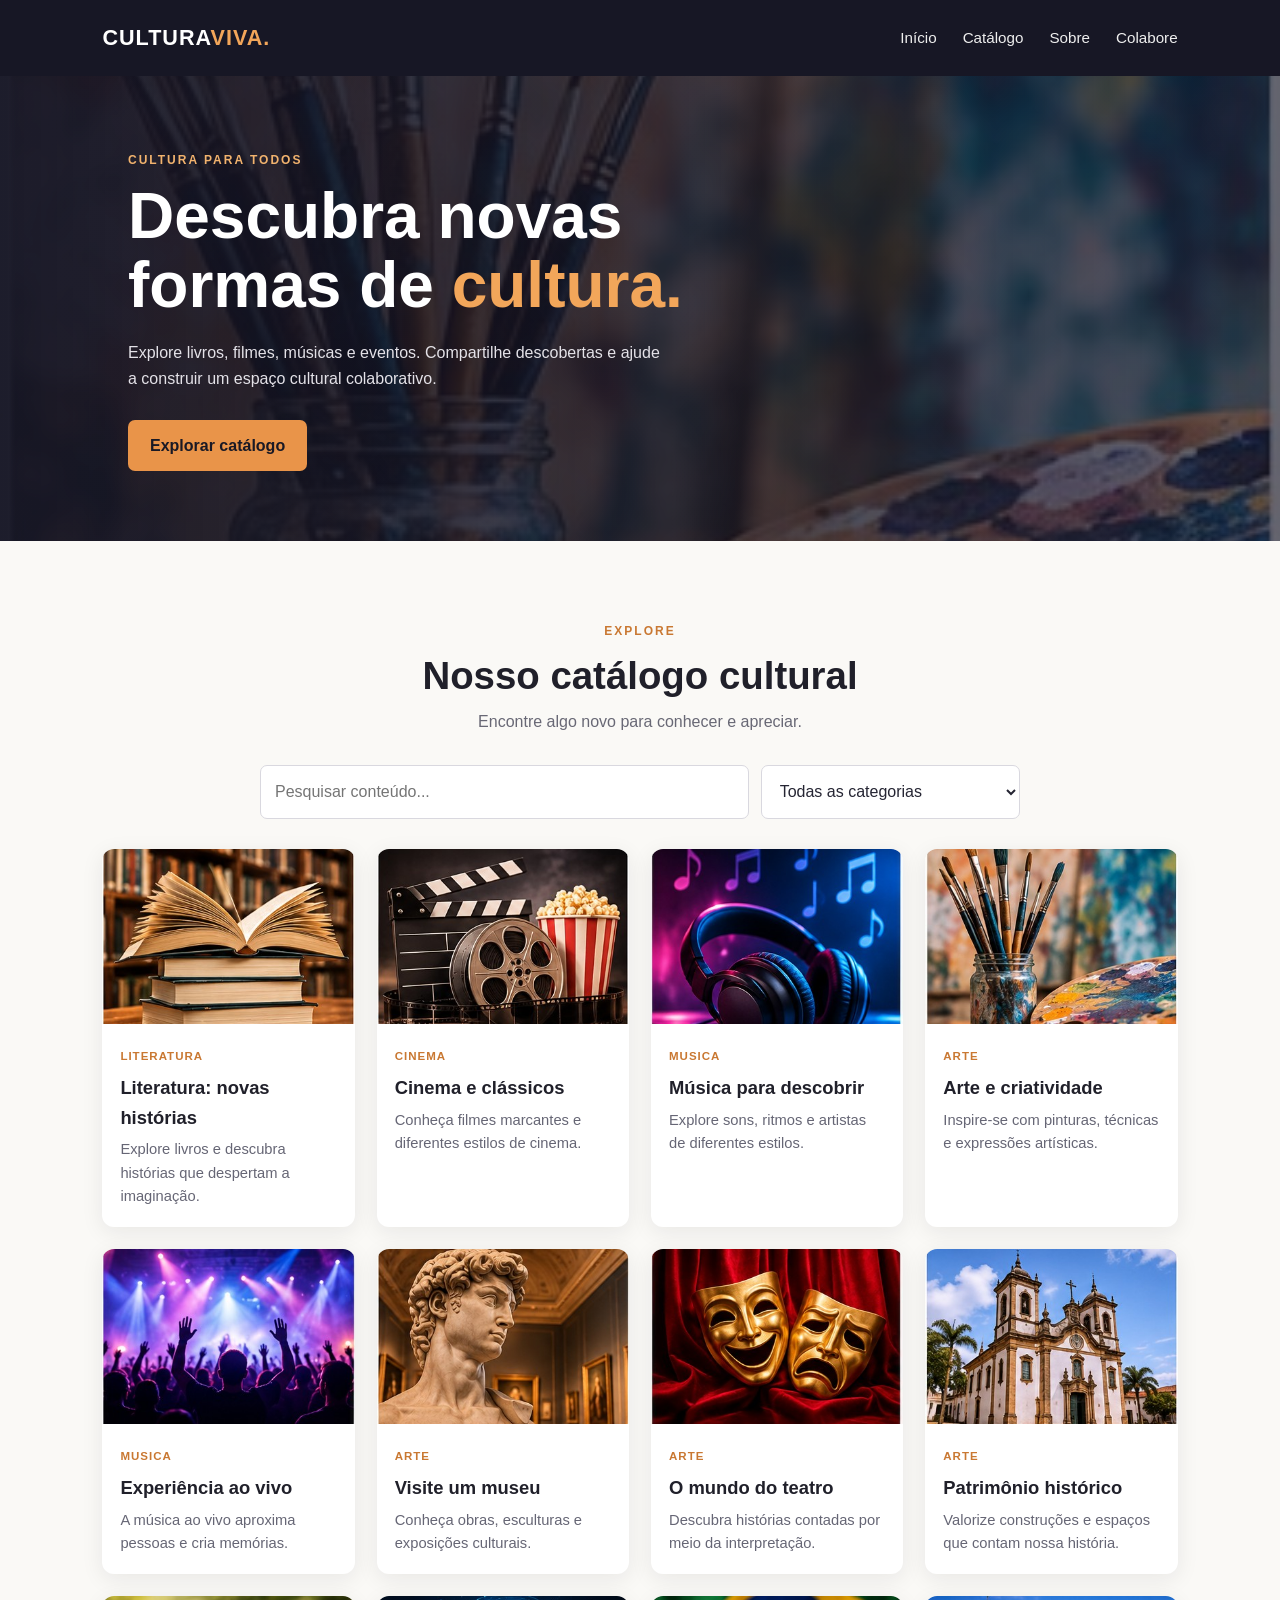
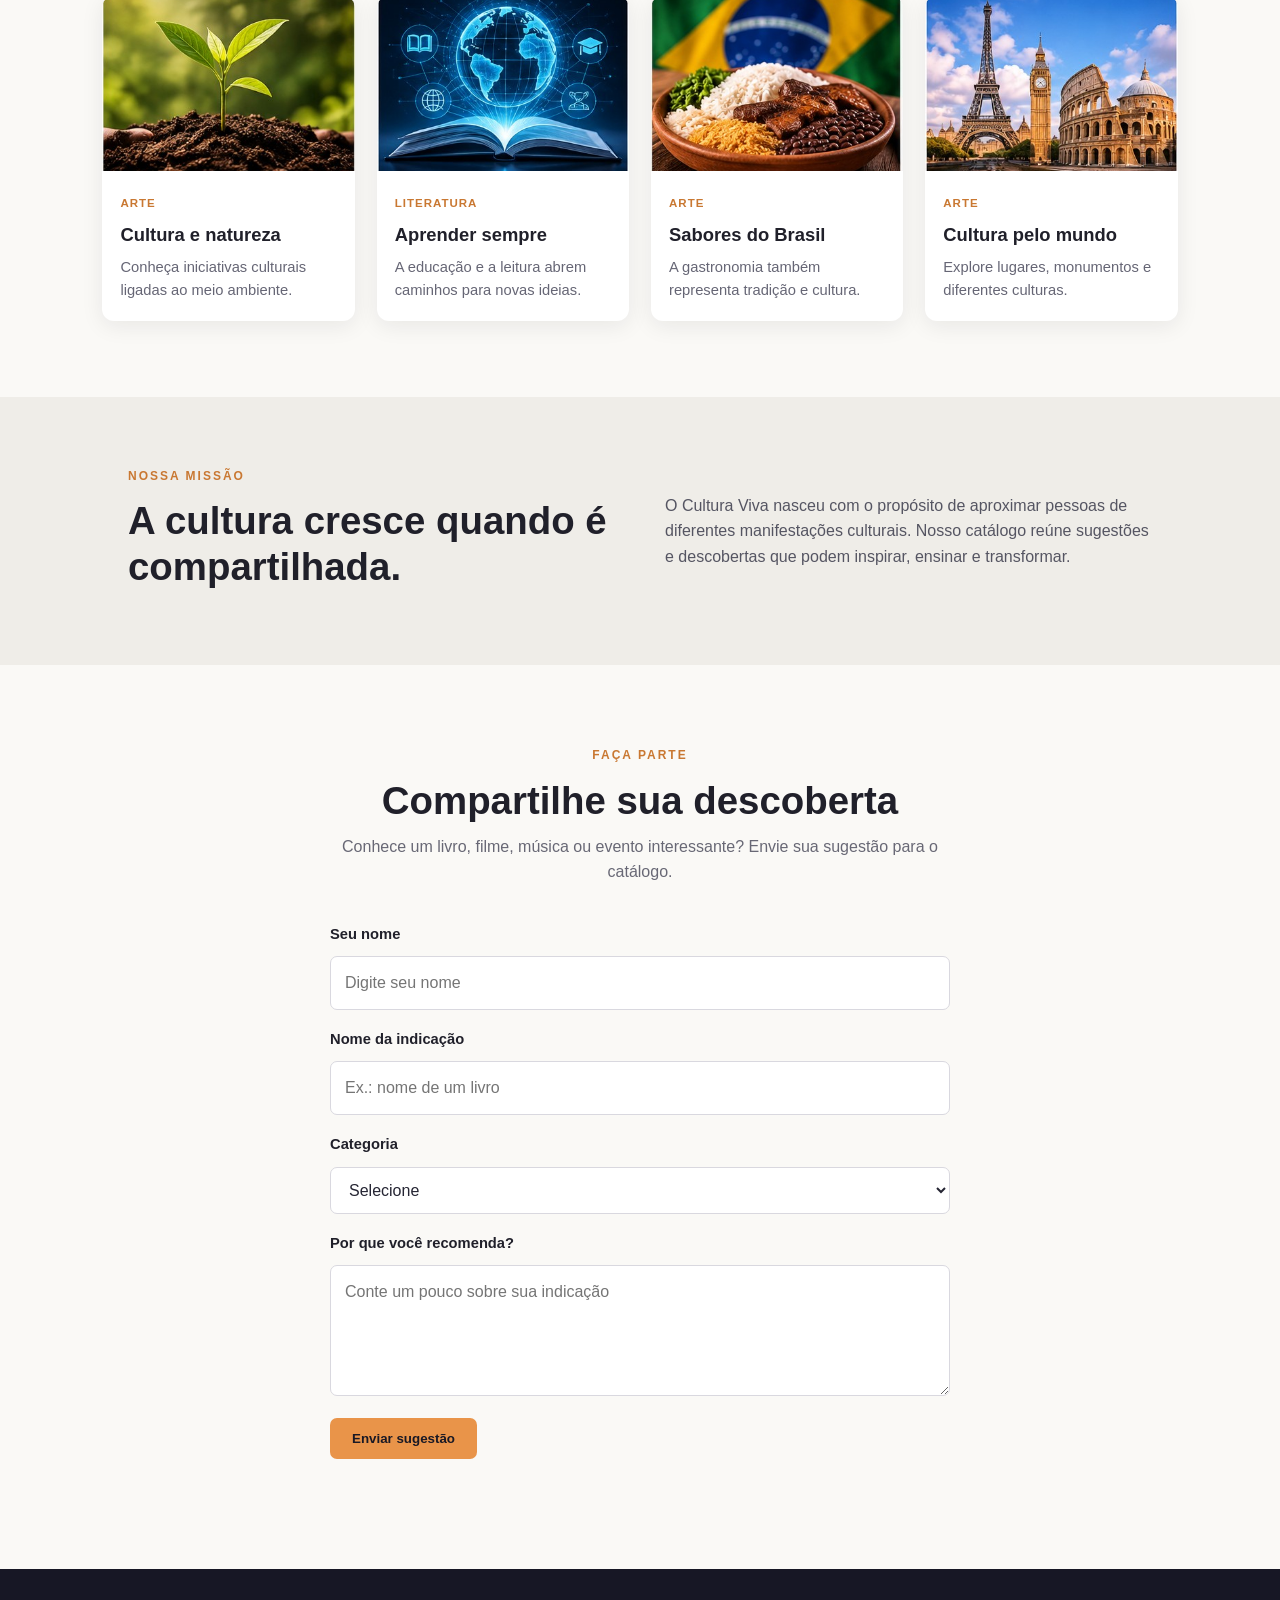
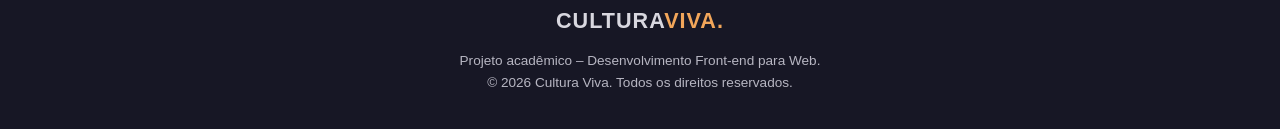
==== cultura_viva_grupo6_/cultura_viva/index.html @ 95396575 "Add files via upload" ====
<!DOCTYPE html>
<html lang="pt-BR">
<head>
  <meta charset="UTF-8">
  <meta name="viewport" content="width=device-width, initial-scale=1.0">
  <meta name="description" content="Cultura Viva: descubra livros, filmes, músicas e eventos culturais.">
  <title>Cultura Viva | Catálogo Cultural</title>
  <link rel="stylesheet" href="css/style.css">
</head>
<body>
  <header class="topo">
    <a href="#inicio" class="logo">CULTURA<span>VIVA.</span></a>
    <nav aria-label="Navegação principal">
      <a href="#inicio">Início</a><a href="#catalogo">Catálogo</a>
      <a href="#sobre">Sobre</a><a href="#sugestao">Colabore</a>
    </nav>
  </header>

  <main>
    <section class="hero" id="inicio">
      <div class="hero-conteudo">
        <span class="etiqueta">CULTURA PARA TODOS</span>
        <h1>Descubra novas<br> formas de <span>cultura.</span></h1>
        <p>Explore livros, filmes, músicas e eventos. Compartilhe descobertas e ajude a construir um espaço cultural colaborativo.</p>
        <a href="#catalogo" class="botao">Explorar catálogo</a>
      </div>
    </section>

    <section class="catalogo" id="catalogo">
      <div class="titulo-secao">
        <span class="etiqueta">EXPLORE</span>
        <h2>Nosso catálogo cultural</h2>
        <p>Encontre algo novo para conhecer e apreciar.</p>
      </div>
      <div class="filtros">
        <input type="search" id="pesquisa" placeholder="Pesquisar conteúdo..." aria-label="Pesquisar conteúdo cultural">
        <select id="categoria" aria-label="Filtrar por categoria">
          <option value="todos">Todas as categorias</option>
          <option value="literatura">Literatura</option>
          <option value="cinema">Cinema</option>
          <option value="musica">Música</option>
          <option value="arte">Arte e eventos</option>
        </select>
      </div>
      <div class="cards" id="lista-catalogo" aria-live="polite"></div>
    </section>

    <section class="sobre" id="sobre">
      <div><span class="etiqueta">NOSSA MISSÃO</span><h2>A cultura cresce quando é compartilhada.</h2></div>
      <p>O Cultura Viva nasceu com o propósito de aproximar pessoas de diferentes manifestações culturais. Nosso catálogo reúne sugestões e descobertas que podem inspirar, ensinar e transformar.</p>
    </section>

    <section class="sugestao" id="sugestao">
      <div class="titulo-secao">
        <span class="etiqueta">FAÇA PARTE</span><h2>Compartilhe sua descoberta</h2>
        <p>Conhece um livro, filme, música ou evento interessante? Envie sua sugestão para o catálogo.</p>
      </div>
      <form id="form-sugestao">
        <label for="nome">Seu nome</label><input type="text" id="nome" required placeholder="Digite seu nome">
        <label for="titulo">Nome da indicação</label><input type="text" id="titulo" required placeholder="Ex.: nome de um livro">
        <label for="tipo">Categoria</label>
        <select id="tipo" required>
          <option value="">Selecione</option><option value="literatura">Literatura</option>
          <option value="cinema">Cinema</option><option value="musica">Música</option><option value="arte">Arte e eventos</option>
        </select>
        <label for="descricao">Por que você recomenda?</label>
        <textarea id="descricao" rows="4" required placeholder="Conte um pouco sobre sua indicação"></textarea>
        <button type="submit" class="botao">Enviar sugestão</button>
        <p id="mensagem" role="status"></p>
      </form>
    </section>
  </main>

  <footer>
    <a href="#inicio" class="logo">CULTURA<span>VIVA.</span></a>
    <p>Projeto acadêmico – Desenvolvimento Front-end para Web.</p>
    <p>© 2026 Cultura Viva. Todos os direitos reservados.</p>
  </footer>
  <script src="js/script.js"></script>
</body>
</html>
---- cultura_viva_grupo6_/cultura_viva/css/style.css ----
/* ===== Configurações gerais ===== */
* { box-sizing: border-box; margin: 0; padding: 0; }
html { scroll-behavior: smooth; }
body { font-family: Arial, Helvetica, sans-serif; color: #20202a; background: #faf9f6; line-height: 1.6; }
a { color: inherit; text-decoration: none; }
.topo { min-height: 76px; padding: 18px 8%; display: flex; align-items: center; justify-content: space-between; gap: 24px; background: #171725; color: #fff; }
.logo { font-size: 1.35rem; font-weight: 800; letter-spacing: 1px; }
.logo span, .hero h1 span { color: #f2a65a; }
nav { display: flex; flex-wrap: wrap; gap: 26px; }
nav a { color: #eee; font-size: .95rem; transition: color .2s; }
nav a:hover { color: #f2a65a; }
.hero { min-height: 440px; display: flex; align-items: center; padding: 70px 10%; color: #fff; background: linear-gradient(90deg, rgba(20,20,35,.96), rgba(20,20,35,.65)), url('../img/arte.jpg') center/cover; }
.hero-conteudo { max-width: 620px; }
.etiqueta { display: inline-block; color: #c97832; font-size: .75rem; font-weight: 800; letter-spacing: 2px; margin-bottom: 12px; }
.hero .etiqueta { color: #f2b36e; }
.hero h1 { font-size: clamp(2.4rem, 5vw, 4.2rem); line-height: 1.08; margin-bottom: 20px; }
.hero p { max-width: 540px; color: #e4e2e8; margin-bottom: 28px; }
.botao { display: inline-block; border: 0; border-radius: 7px; padding: 13px 22px; background: #e99449; color: #191925; font-weight: 700; cursor: pointer; transition: transform .2s, background .2s; }
.botao:hover { background: #ffb66f; transform: translateY(-2px); }
.catalogo, .sugestao { padding: 76px 8%; }
.titulo-secao { text-align: center; max-width: 650px; margin: 0 auto 30px; }
.titulo-secao h2, .sobre h2 { font-size: clamp(1.8rem, 3vw, 2.5rem); line-height: 1.2; margin-bottom: 10px; }
.titulo-secao p { color: #686875; }
.filtros { display: flex; gap: 12px; max-width: 760px; margin: 0 auto 30px; }
.filtros input, .filtros select, form input, form select, form textarea { width: 100%; padding: 13px 14px; border: 1px solid #d9d8df; border-radius: 7px; background: #fff; color: #252533; font: inherit; }
.filtros input { flex: 2; }
.filtros select { flex: 1; }
.cards { display: grid; grid-template-columns: repeat(4, minmax(0, 1fr)); gap: 22px; }
.card { overflow: hidden; border-radius: 12px; background: #fff; box-shadow: 0 5px 22px rgba(20,20,35,.08); transition: transform .2s, box-shadow .2s; }
.card:hover { transform: translateY(-5px); box-shadow: 0 12px 28px rgba(20,20,35,.14); }
.card img { display: block; width: 100%; height: 175px; object-fit: cover; }
.card-conteudo { padding: 18px; }
.card-categoria { color: #c97832; font-size: .72rem; font-weight: 800; text-transform: uppercase; letter-spacing: 1px; }
.card h3 { margin: 6px 0; font-size: 1.15rem; }
.card p { color: #666675; font-size: .92rem; }
.sobre { padding: 65px 10%; display: grid; grid-template-columns: 1fr 1fr; gap: 50px; align-items: center; background: #efede8; }
.sobre p { color: #555562; }
.sugestao form { max-width: 620px; margin: auto; display: grid; gap: 10px; }
form label { margin-top: 8px; font-weight: 700; font-size: .92rem; }
form textarea { resize: vertical; }
form .botao { justify-self: start; margin-top: 12px; }
#mensagem { color: #28764b; font-weight: 700; min-height: 24px; }
footer { padding: 35px 8%; text-align: center; background: #171725; color: #d8d7df; }
footer .logo { display: inline-block; margin-bottom: 12px; }
footer p { font-size: .85rem; color: #b7b6c2; }
.sem-resultados { grid-column: 1 / -1; text-align: center; padding: 30px; color: #686875; }
@media (max-width: 900px) { .cards { grid-template-columns: repeat(2, minmax(0, 1fr)); } }
@media (max-width: 600px) {
  .topo { flex-direction: column; padding: 18px 5%; }
  nav { justify-content: center; gap: 14px; }
  .hero { min-height: 390px; padding: 55px 7%; }
  .catalogo, .sugestao { padding: 55px 6%; }
  .filtros { flex-direction: column; }
  .cards { grid-template-columns: 1fr; }
  .sobre { grid-template-columns: 1fr; gap: 18px; padding: 50px 7%; }
}
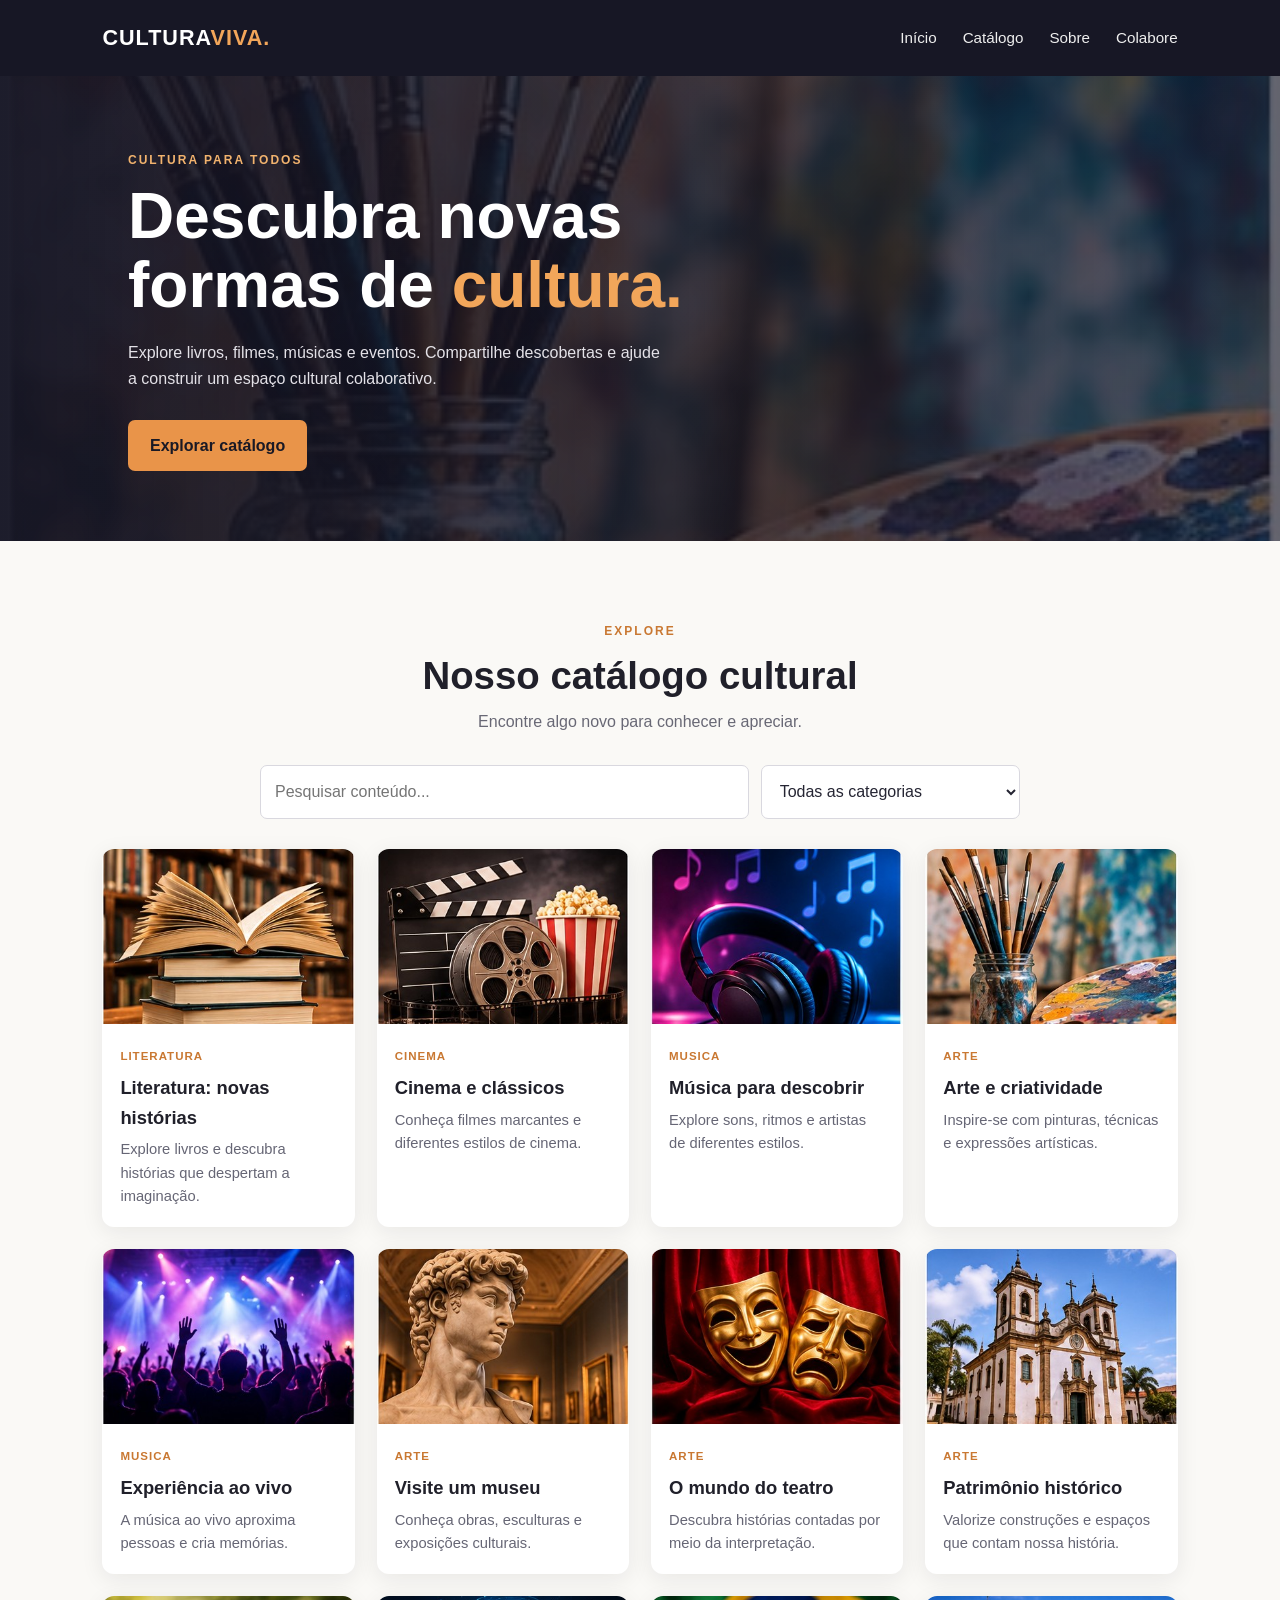
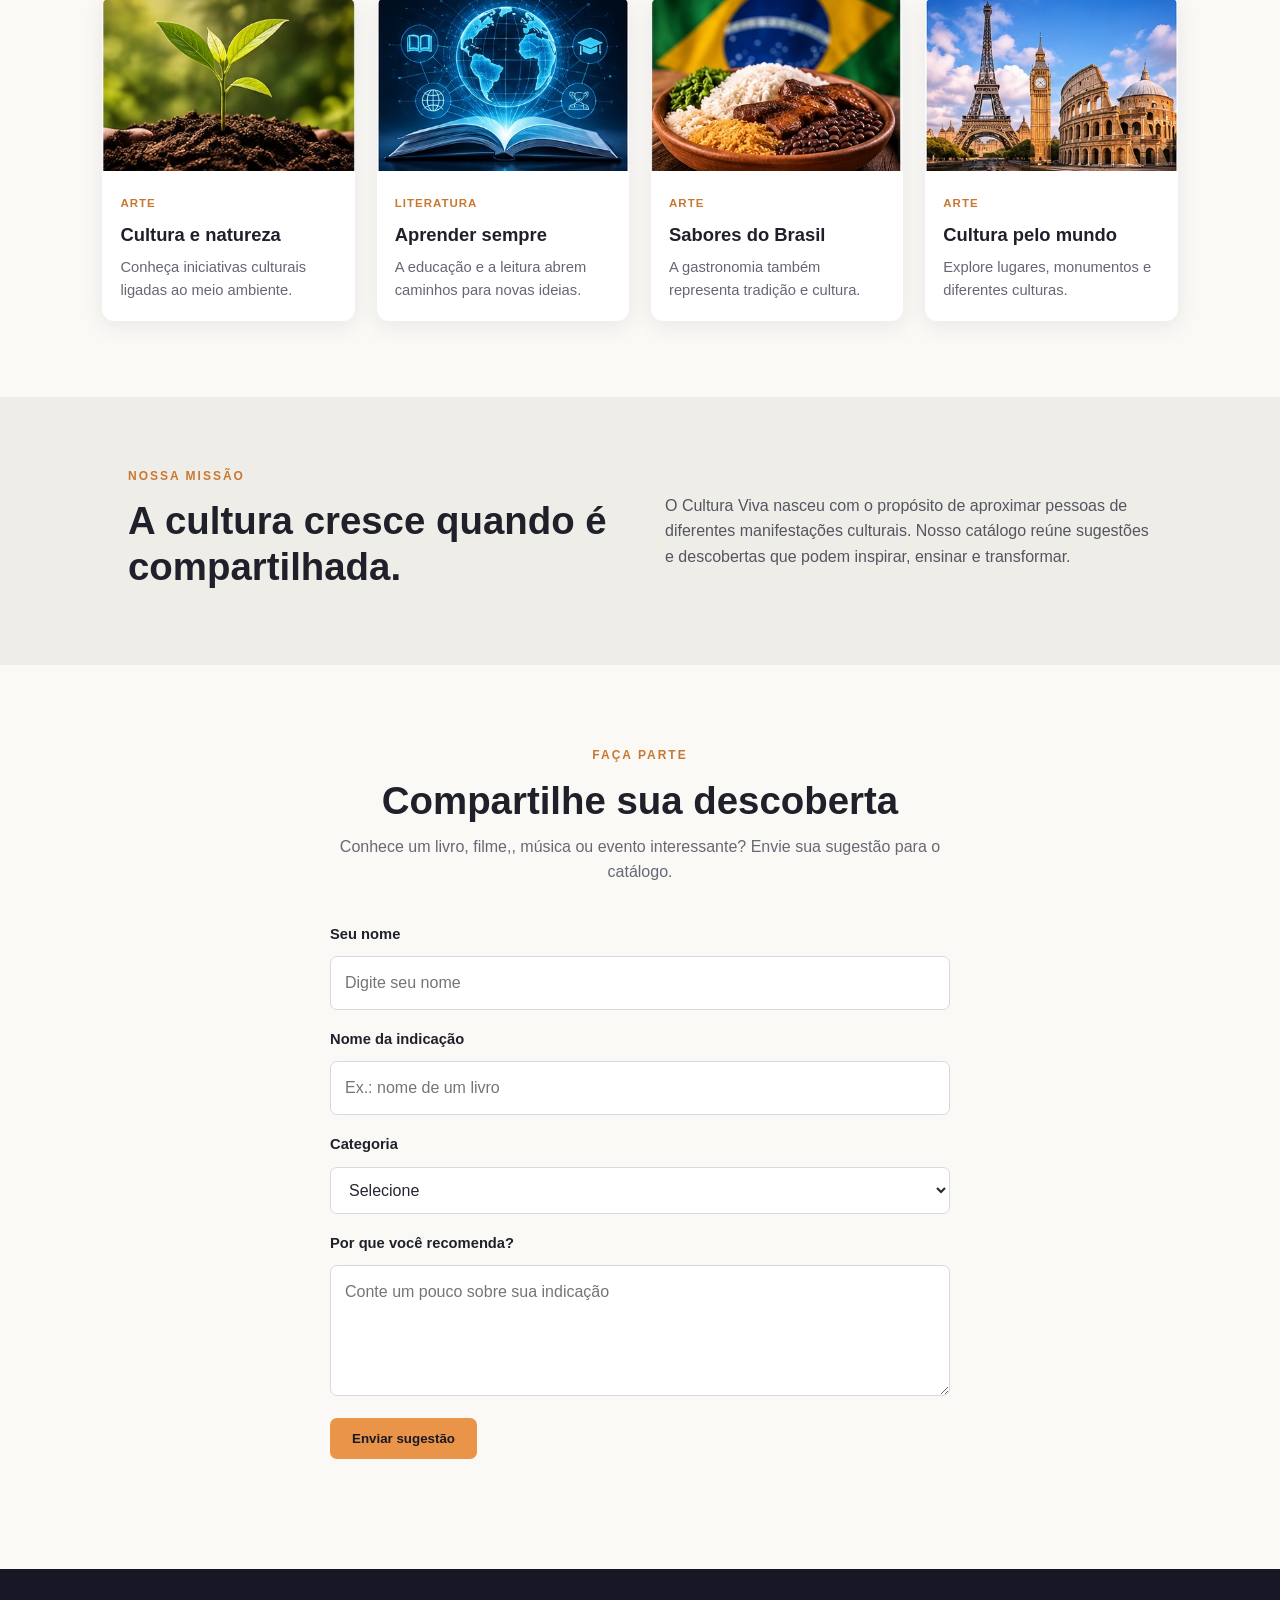
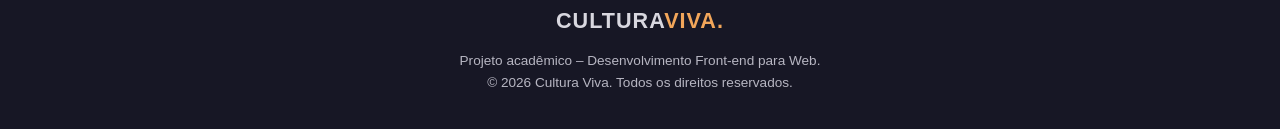
==== commit dafd20c5: "index.html" ====
--- a/cultura_viva_grupo6_/cultura_viva/index.html
+++ b/cultura_viva_grupo6_/cultura_viva/index.html
@@ -53,7 +53,7 @@
     <section class="sugestao" id="sugestao">
       <div class="titulo-secao">
         <span class="etiqueta">FAÇA PARTE</span><h2>Compartilhe sua descoberta</h2>
-        <p>Conhece um livro, filme, música ou evento interessante? Envie sua sugestão para o catálogo.</p>
+        <p>Conhece um livro, filme,, música ou evento interessante? Envie sua sugestão para o catálogo.</p>
       </div>
       <form id="form-sugestao">
         <label for="nome">Seu nome</label><input type="text" id="nome" required placeholder="Digite seu nome">
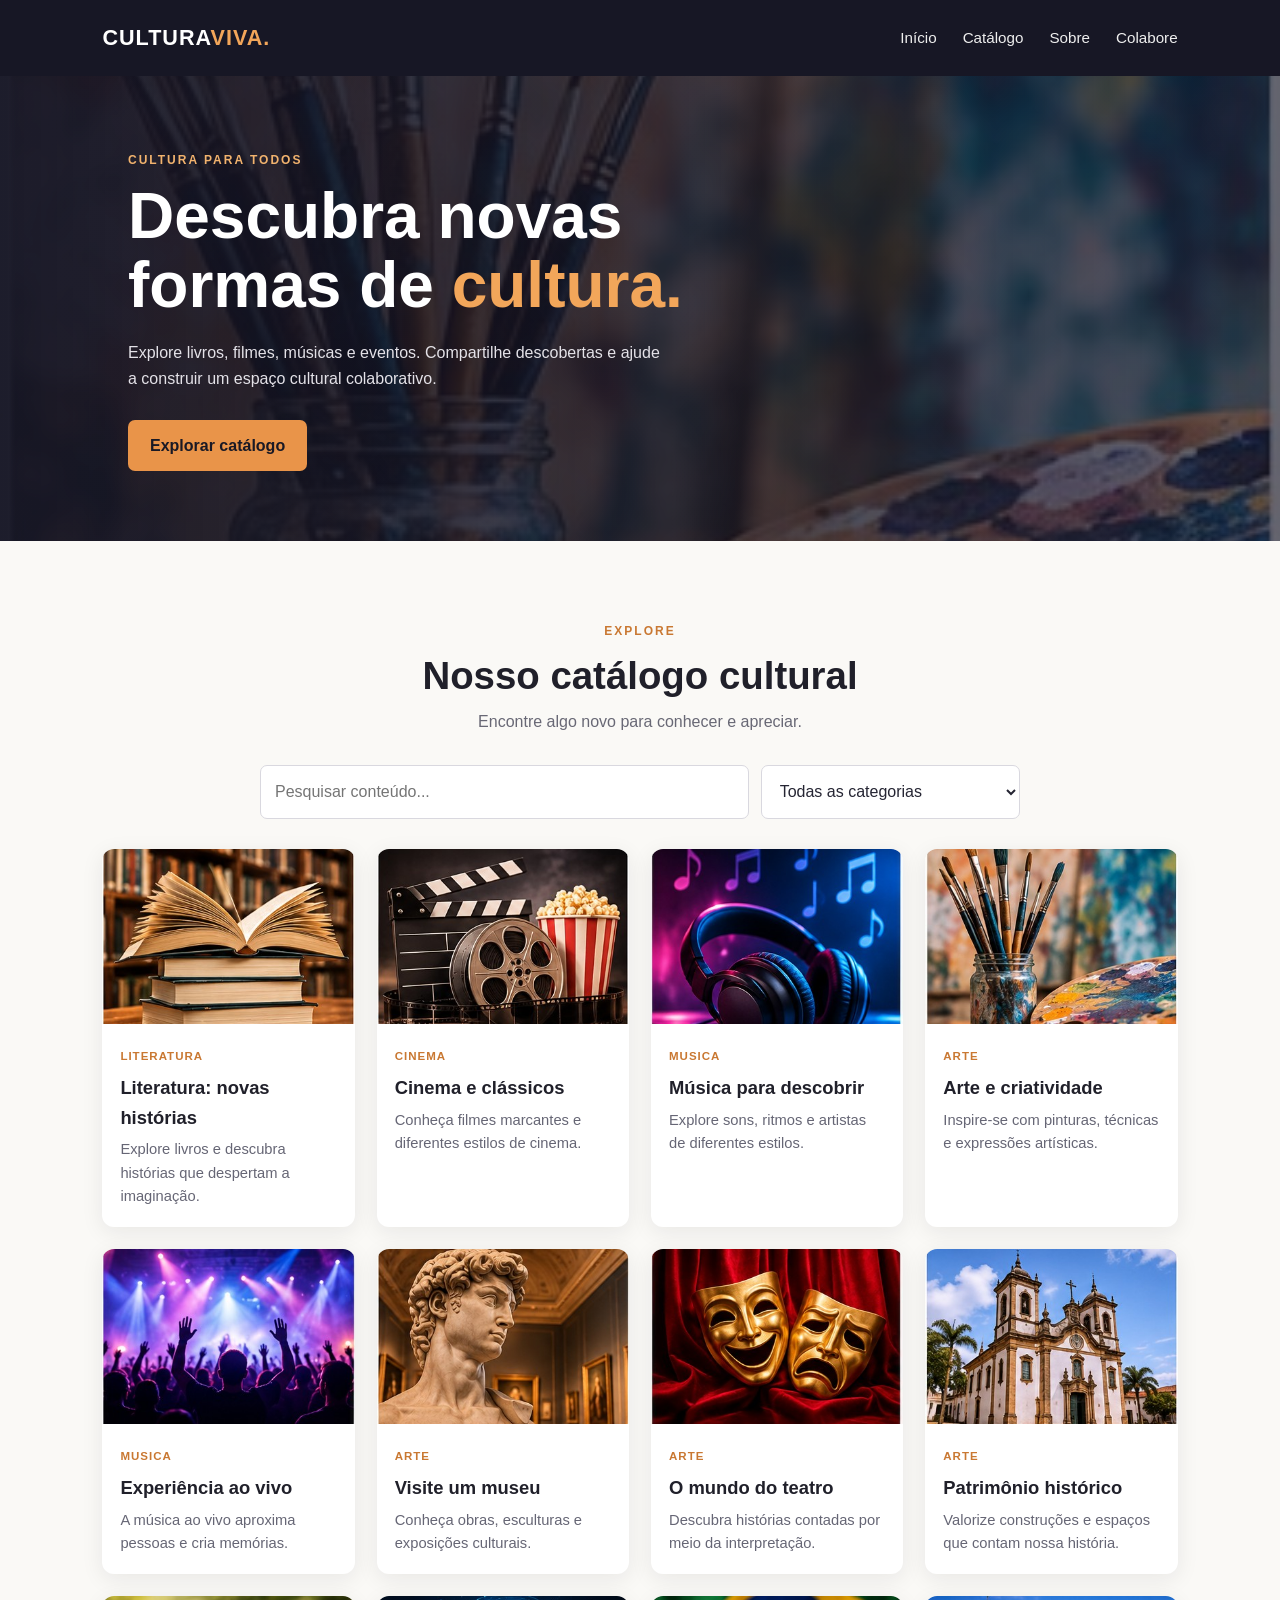
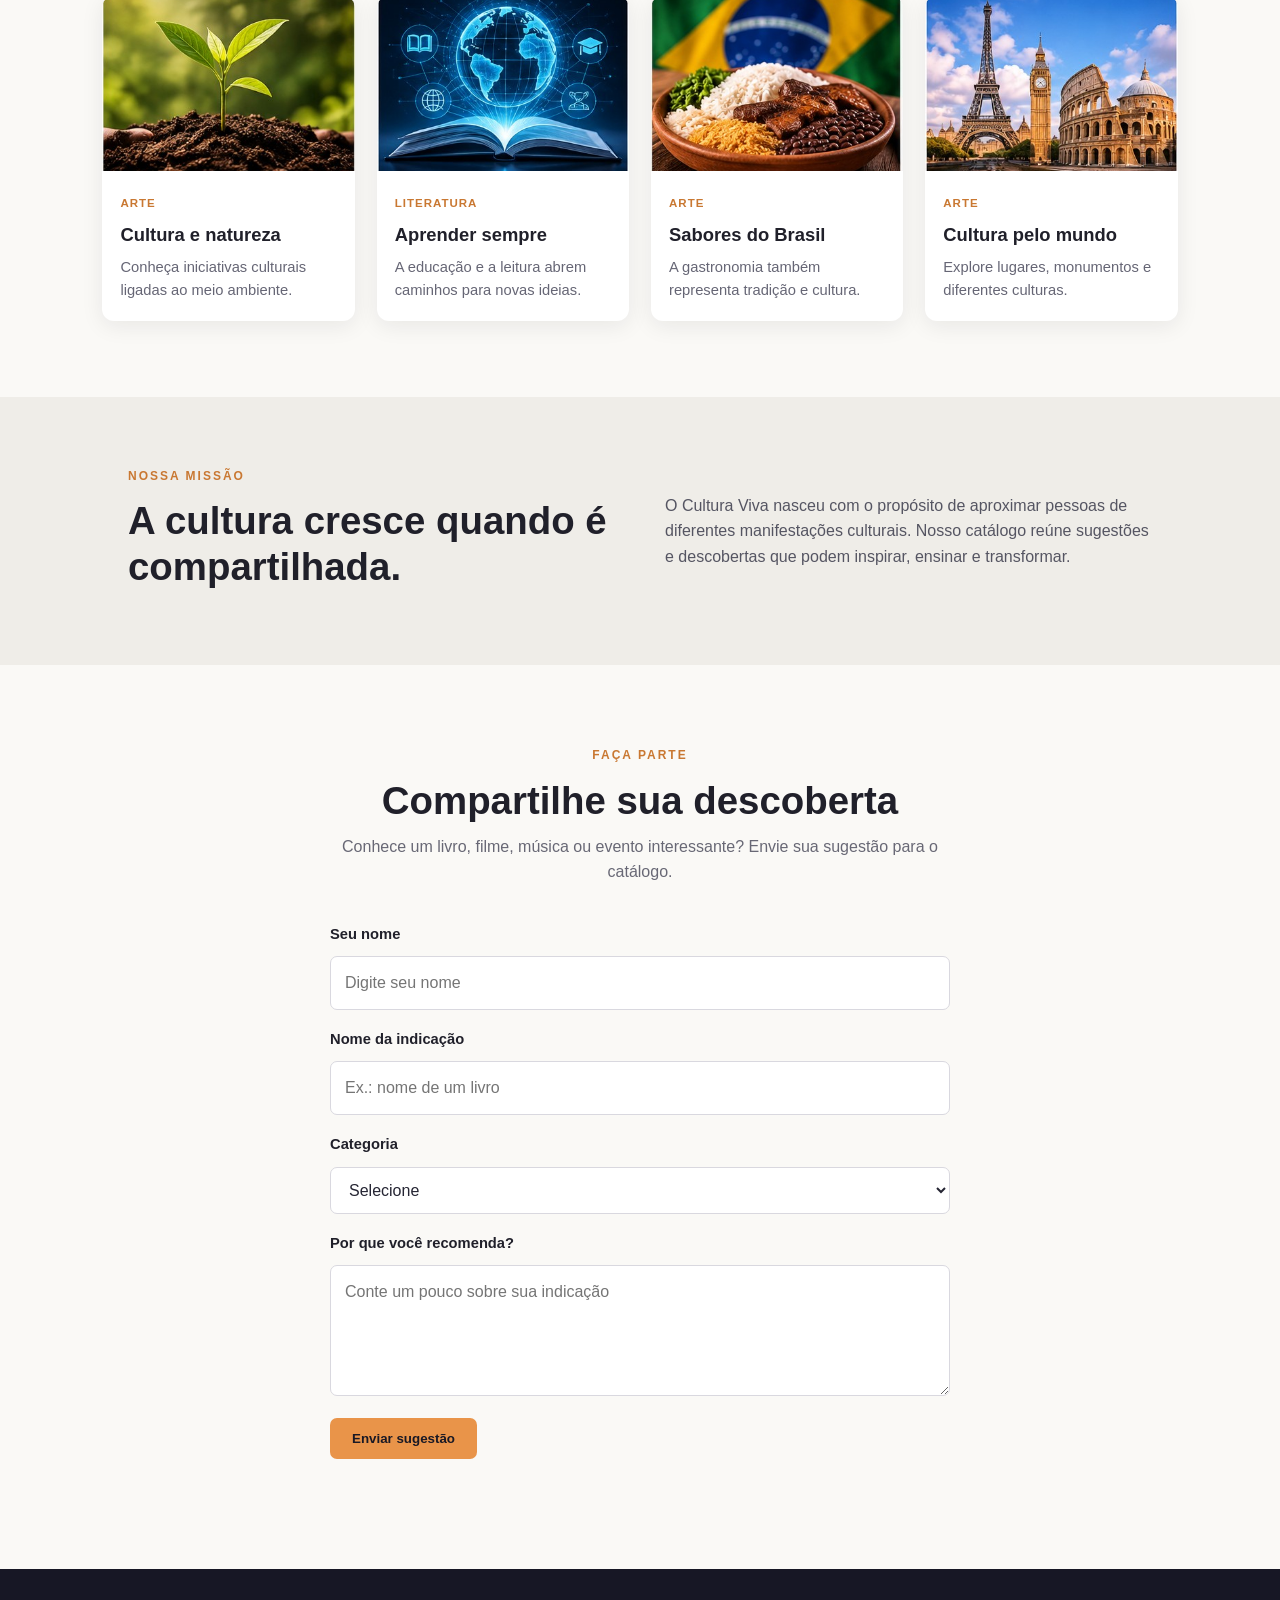
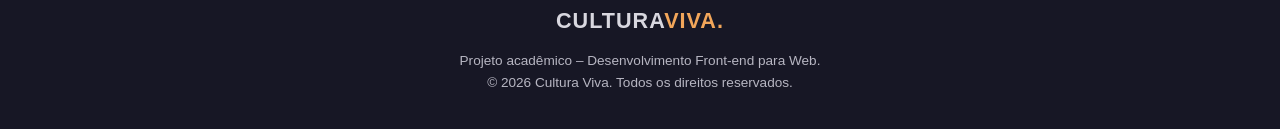
==== commit f8990b77: "Update index.html" ====
--- a/cultura_viva_grupo6_/cultura_viva/index.html
+++ b/cultura_viva_grupo6_/cultura_viva/index.html
@@ -53,7 +53,7 @@
     <section class="sugestao" id="sugestao">
       <div class="titulo-secao">
         <span class="etiqueta">FAÇA PARTE</span><h2>Compartilhe sua descoberta</h2>
-        <p>Conhece um livro, filme,, música ou evento interessante? Envie sua sugestão para o catálogo.</p>
+        <p>Conhece um livro, filme, música ou evento interessante? Envie sua sugestão para o catálogo.</p>
       </div>
       <form id="form-sugestao">
         <label for="nome">Seu nome</label><input type="text" id="nome" required placeholder="Digite seu nome">
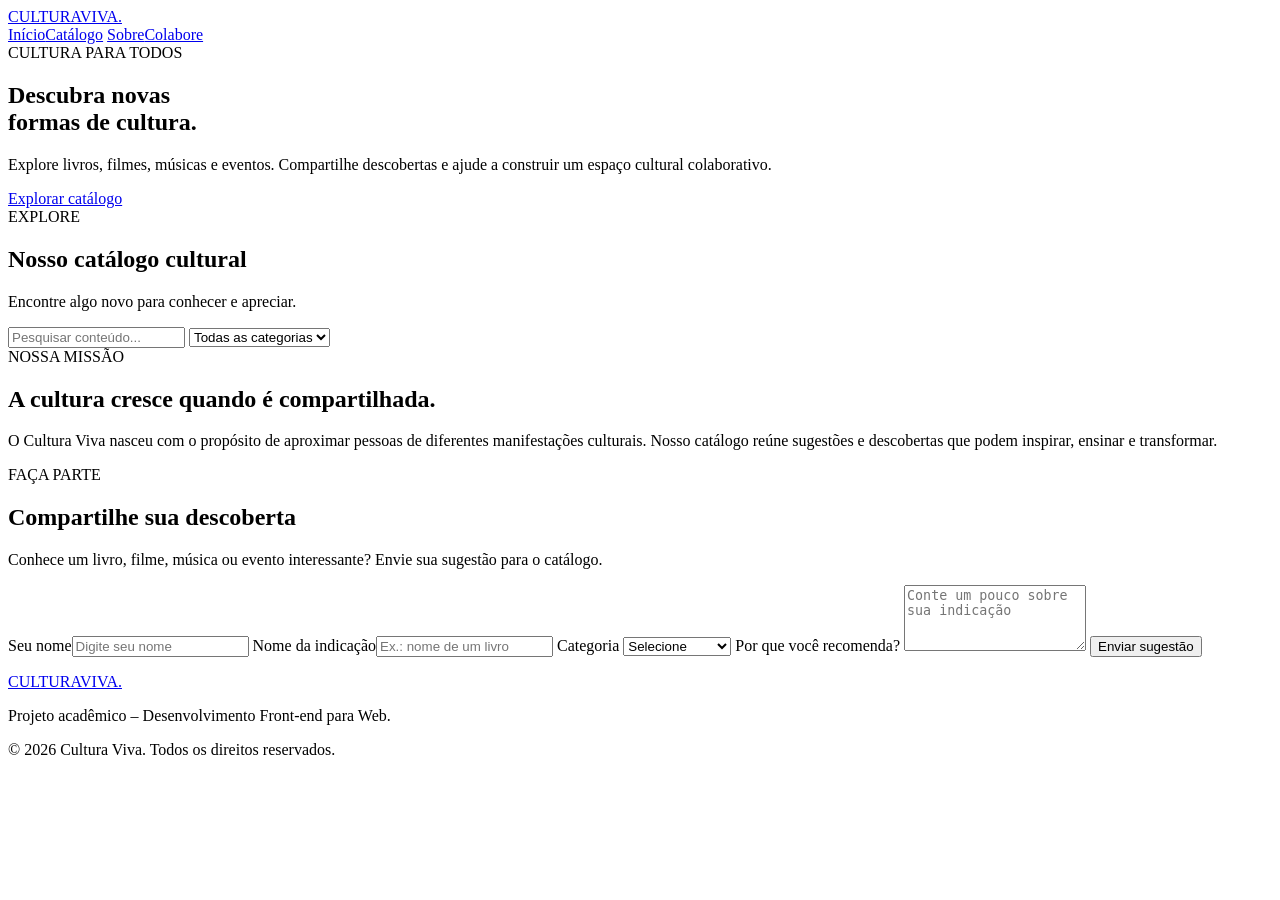
==== commit bbd0b480: "Update index.html" ====
--- a/cultura_viva_grupo6_/cultura_viva/index.html
+++ b/cultura_viva_grupo6_/cultura_viva/index.html
@@ -5,7 +5,7 @@
   <meta name="viewport" content="width=device-width, initial-scale=1.0">
   <meta name="description" content="Cultura Viva: descubra livros, filmes, músicas e eventos culturais.">
   <title>Cultura Viva | Catálogo Cultural</title>
-  <link rel="stylesheet" href="css/style.css">
+  <link rel="stylesheet" href="cultura_viva_grupo6_/cultura_viva/css/style.css">
 </head>
 <body>
   <header class="topo">
@@ -70,12 +70,12 @@
       </form>
     </section>
   </main>
-
+<script src="cultura_viva_grupo6_/cultura_viva/js/script.js"></script>
   <footer>
     <a href="#inicio" class="logo">CULTURA<span>VIVA.</span></a>
     <p>Projeto acadêmico – Desenvolvimento Front-end para Web.</p>
     <p>© 2026 Cultura Viva. Todos os direitos reservados.</p>
   </footer>
-  <script src="js/script.js"></script>
+  
 </body>
 </html>
